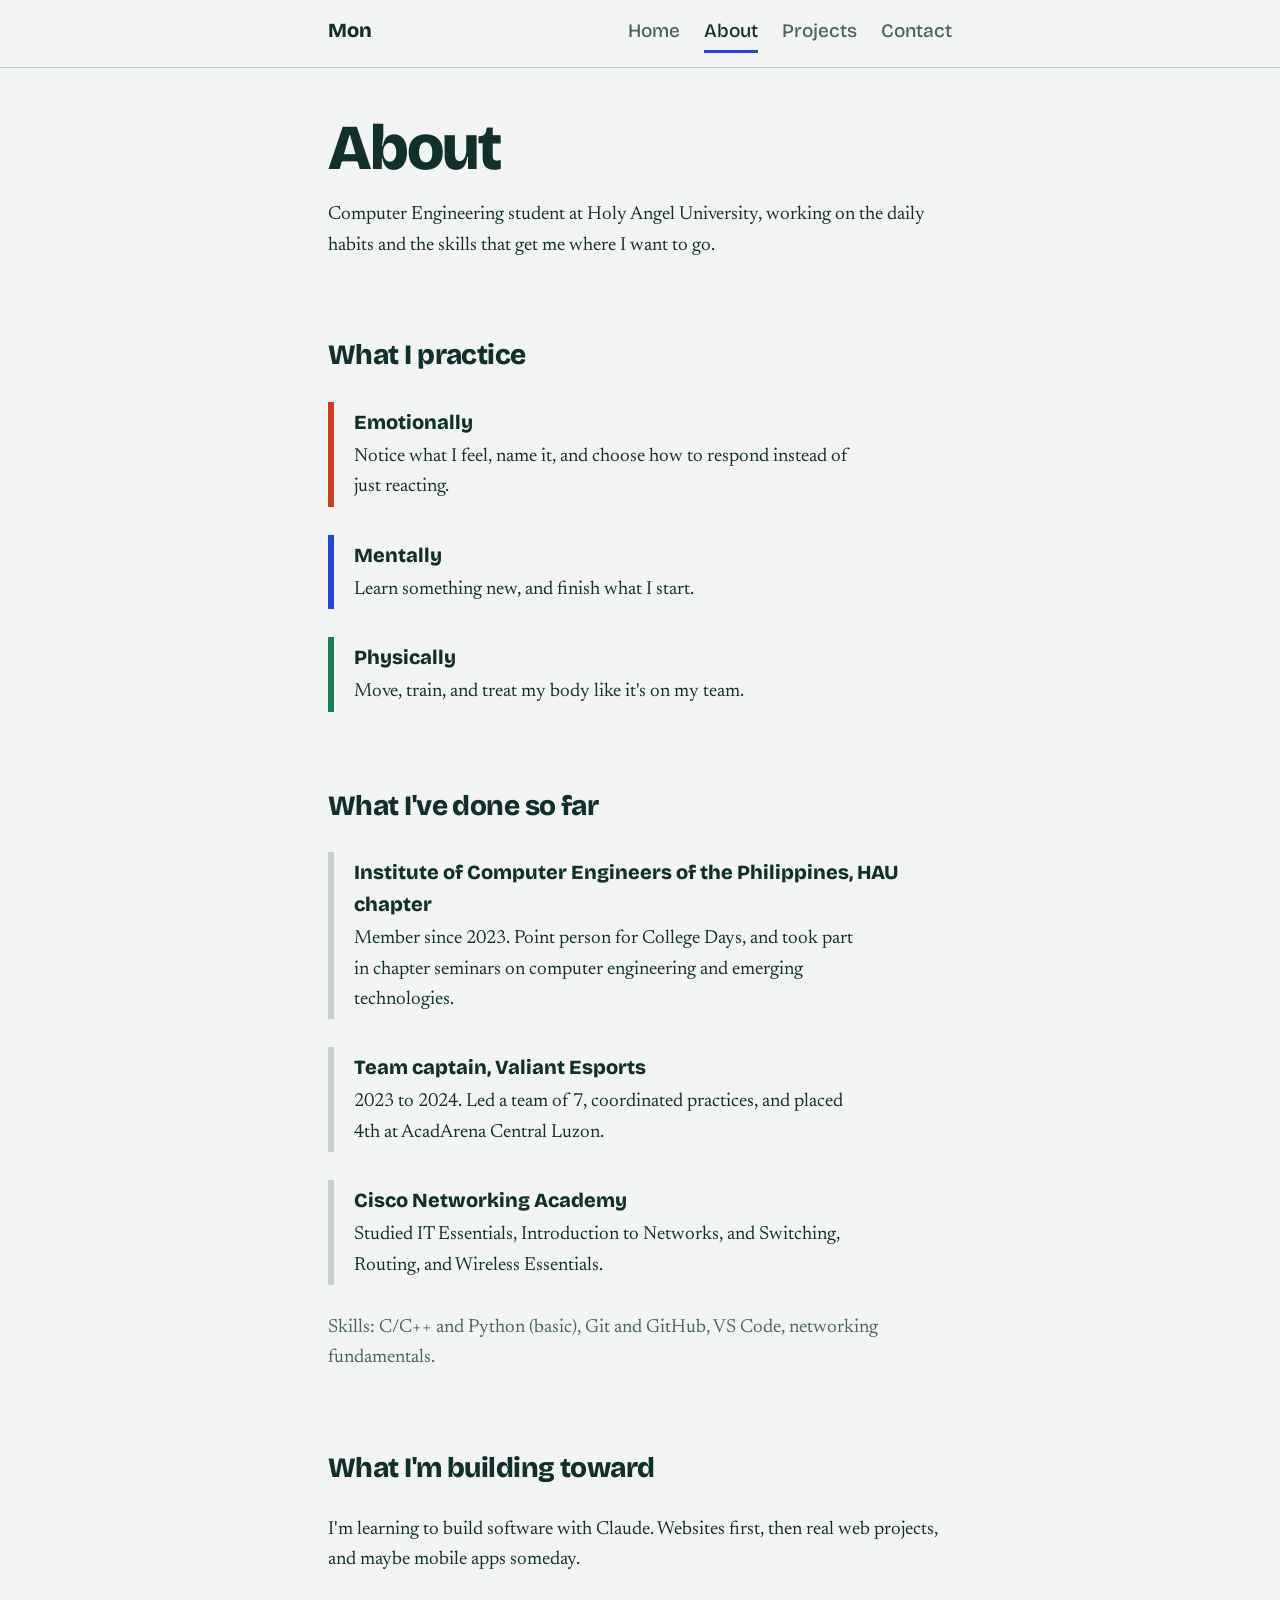
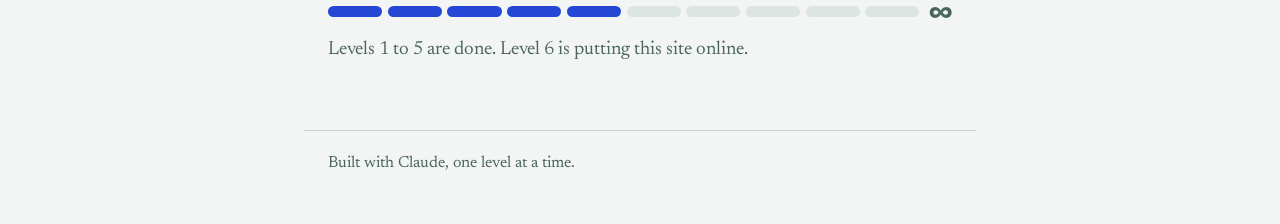
==== about.html @ 2c258e47 "Add files via upload" ====
<!DOCTYPE html>
<html lang="en">
<head>
<meta charset="utf-8">
<meta name="viewport" content="width=device-width, initial-scale=1, viewport-fit=cover">
<title>About: Mon</title>
<link rel="preconnect" href="https://fonts.googleapis.com">
<link rel="preconnect" href="https://fonts.gstatic.com" crossorigin>
<link href="https://fonts.googleapis.com/css2?family=Bricolage+Grotesque:opsz,wght@12..96,500;12..96,800&family=Newsreader:opsz,wght@6..72,400;6..72,500&display=swap" rel="stylesheet">
<link rel="stylesheet" href="style.css">
</head>
<body>

  <header class="site-nav">
    <nav class="inner" aria-label="Main">
      <a class="brand" href="index.html">Mon</a>
      <a class="link" href="index.html">Home</a>
      <a class="link" href="about.html" aria-current="page">About</a>
      <a class="link" href="projects.html">Projects</a>
      <a class="link" href="contact.html">Contact</a>
    </nav>
  </header>

  <main>
    <section>
      <h2 class="page-title">About</h2>
      <p>Computer Engineering student at Holy Angel University, working on the daily habits and the skills that get me where I want to go.</p>
    </section>

    <section>
      <h2>What I practice</h2>

      <div class="track heart">
        <h3>Emotionally</h3>
        <p>Notice what I feel, name it, and choose how to respond instead of just reacting.</p>
      </div>

      <div class="track mind">
        <h3>Mentally</h3>
        <p>Learn something new, and finish what I start.</p>
      </div>

      <div class="track body">
        <h3>Physically</h3>
        <p>Move, train, and treat my body like it's on my team.</p>
      </div>
    </section>

    <section>
      <h2>What I've done so far</h2>

      <div class="track">
        <h3>Institute of Computer Engineers of the Philippines, HAU chapter</h3>
        <p>Member since 2023. Point person for College Days, and took part in chapter seminars on computer engineering and emerging technologies.</p>
      </div>

      <div class="track">
        <h3>Team captain, Valiant Esports</h3>
        <p>2023 to 2024. Led a team of 7, coordinated practices, and placed 4th at AcadArena Central Luzon.</p>
      </div>

      <div class="track">
        <h3>Cisco Networking Academy</h3>
        <p>Studied IT Essentials, Introduction to Networks, and Switching, Routing, and Wireless Essentials.</p>
      </div>

      <p class="day">Skills: C/C++ and Python (basic), Git and GitHub, VS Code, networking fundamentals.</p>
    </section>

    <section>
      <h2>What I'm building toward</h2>
      <p>I'm learning to build software with Claude. Websites first, then real web projects, and maybe mobile apps someday.</p>

      <ol class="levels" aria-label="Levels 1 to 5 of 10 complete, with more levels to come">
        <li class="done"></li><li class="done"></li><li class="done"></li><li class="done"></li><li class="done"></li>
        <li></li><li></li><li></li><li></li><li></li>
        <li class="more" aria-hidden="true">&infin;</li>
      </ol>
      <p class="levels-note">Levels 1 to 5 are done. Level 6 is putting this site online.</p>
    </section>
  </main>

  <footer>
    Built with Claude, one level at a time.
  </footer>
</body>
</html>
---- style.css ----
:root {
  --paper: #F2F5F3;
  --ink: #12302B;
  --muted: #4A645E;
  --line: #C5D1CC;
  --heart: #C93F25;
  --mind: #2447D6;
  --body: #1B7F54;
  --track-empty: #DCE5E1;

  box-sizing: border-box;
  padding-top: env(safe-area-inset-top, 0px);
  padding-bottom: env(safe-area-inset-bottom, 0px);
}
@media (prefers-color-scheme: dark) {
  :root:not([data-theme="light"]) {
    --paper: #0F1C19;
    --ink: #E6F0EC;
    --muted: #9DB5AE;
    --line: #2A3F3A;
    --heart: #FF7A5C;
    --mind: #7D96FF;
    --body: #4FD08F;
    --track-empty: #1D2F2A;
  }
}
:root[data-theme="dark"] {
  --paper: #0F1C19;
  --ink: #E6F0EC;
  --muted: #9DB5AE;
  --line: #2A3F3A;
  --heart: #FF7A5C;
  --mind: #7D96FF;
  --body: #4FD08F;
  --track-empty: #1D2F2A;
}

*, *::before, *::after { box-sizing: inherit; }
html { scroll-padding-top: env(safe-area-inset-top, 0px); }

body {
  margin: 0;
  background: var(--paper);
  color: var(--ink);
  font-family: "Newsreader", Georgia, "Times New Roman", serif;
  font-size: 1.1875rem;
  line-height: 1.6;
}

a { color: inherit; }
a:focus-visible, button:focus-visible {
  outline: 3px solid var(--mind);
  outline-offset: 3px;
}

h1, h2, h3, nav, .btn {
  font-family: "Bricolage Grotesque", "Helvetica Neue", Arial, sans-serif;
}
h1, h2, h3 { margin: 0; }

/* Navigation: the same links on every page */
.site-nav {
  position: sticky;
  top: env(safe-area-inset-top, 0px);
  background: var(--paper);
  border-bottom: 1px solid var(--line);
  z-index: 10;
}
.site-nav .inner {
  max-width: 42rem;
  margin: 0 auto;
  padding: 0.9rem 1.5rem;
  display: flex;
  align-items: baseline;
  flex-wrap: wrap;
  gap: 0.5rem 1.5rem;
}
.brand {
  font-weight: 800;
  font-size: 1.25rem;
  text-decoration: none;
  margin-right: auto;
}
.site-nav a.link {
  text-decoration: none;
  font-weight: 500;
  color: var(--muted);
  padding-bottom: 0.2rem;
  border-bottom: 3px solid transparent;
}
.site-nav a.link:hover { color: var(--ink); }
.site-nav a.link[aria-current="page"] {
  color: var(--ink);
  border-bottom-color: var(--mind);
}

main {
  max-width: 42rem;
  margin: 0 auto;
  padding: 3rem 1.5rem 4rem;
}

/* The one memorable thing: the name, set very large */
h1 {
  font-size: clamp(6.5rem, 30vw, 15rem);
  font-weight: 800;
  line-height: 0.82;
  letter-spacing: -0.045em;
  margin-left: -0.04em;
}

.lead {
  font-size: clamp(1.5rem, 4.4vw, 2rem);
  line-height: 1.3;
  margin: 1.75rem 0 0.75rem;
  max-width: 30rem;
}

.day { color: var(--muted); margin: 0; }
.day strong {
  color: var(--ink);
  font-family: "Bricolage Grotesque", "Helvetica Neue", Arial, sans-serif;
  font-weight: 800;
}

section { margin-top: 4.5rem; }
main > section:first-child { margin-top: 0; }

h2 {
  font-size: 1.75rem;
  font-weight: 800;
  letter-spacing: -0.02em;
  margin-bottom: 1.5rem;
}
h2.page-title {
  font-size: clamp(2.5rem, 9vw, 4rem);
  line-height: 1;
  letter-spacing: -0.03em;
  margin-bottom: 1.25rem;
}

.track {
  border-left: 6px solid var(--line);
  padding: 0.25rem 0 0.25rem 1.25rem;
  margin-bottom: 1.75rem;
}
.track h3 { font-size: 1.25rem; font-weight: 800; }
.track p { margin: 0.25rem 0 0; max-width: 32rem; }
.track.heart { border-left-color: var(--heart); }
.track.mind  { border-left-color: var(--mind); }
.track.body  { border-left-color: var(--body); }

.buttons { display: flex; flex-wrap: wrap; gap: 0.75rem; margin-top: 2rem; }
.btn {
  display: inline-block;
  font-weight: 800;
  text-decoration: none;
  padding: 0.7rem 1.25rem;
  border-radius: 0.5rem;
  border: 2px solid var(--ink);
}
.btn.primary { background: var(--ink); color: var(--paper); }
.btn:hover { opacity: 0.85; }

.contact-list { list-style: none; padding: 0; margin: 2rem 0 0; }
.contact-list li { padding: 1rem 0 1rem 1.25rem; border-left: 6px solid var(--line); margin-bottom: 1.25rem; }
.contact-list li:nth-child(1) { border-left-color: var(--mind); }
.contact-list li:nth-child(2) { border-left-color: var(--body); }
.contact-list .label { display: block; color: var(--muted); font-size: 1rem; }
.contact-list a { font-family: "Bricolage Grotesque", "Helvetica Neue", Arial, sans-serif; font-weight: 800; font-size: 1.35rem; word-break: break-word; }

.levels {
  display: flex;
  gap: 0.35rem;
  list-style: none;
  padding: 0;
  margin: 1.5rem 0 0.75rem;
  align-items: center;
}
.levels li { flex: 1; height: 0.7rem; border-radius: 999px; background: var(--track-empty); }
.levels li.done { background: var(--mind); }
.levels .more {
  flex: 0 0 auto;
  height: auto;
  background: none;
  font-family: "Bricolage Grotesque", "Helvetica Neue", Arial, sans-serif;
  font-weight: 800;
  font-size: 1.5rem;
  line-height: 1;
  color: var(--muted);
  padding-left: 0.25rem;
}
.levels-note { color: var(--muted); margin: 0; }

footer {
  max-width: 42rem;
  margin: 0 auto;
  padding: 1.25rem 1.5rem 3rem;
  border-top: 1px solid var(--line);
  color: var(--muted);
  font-size: 1rem;
}
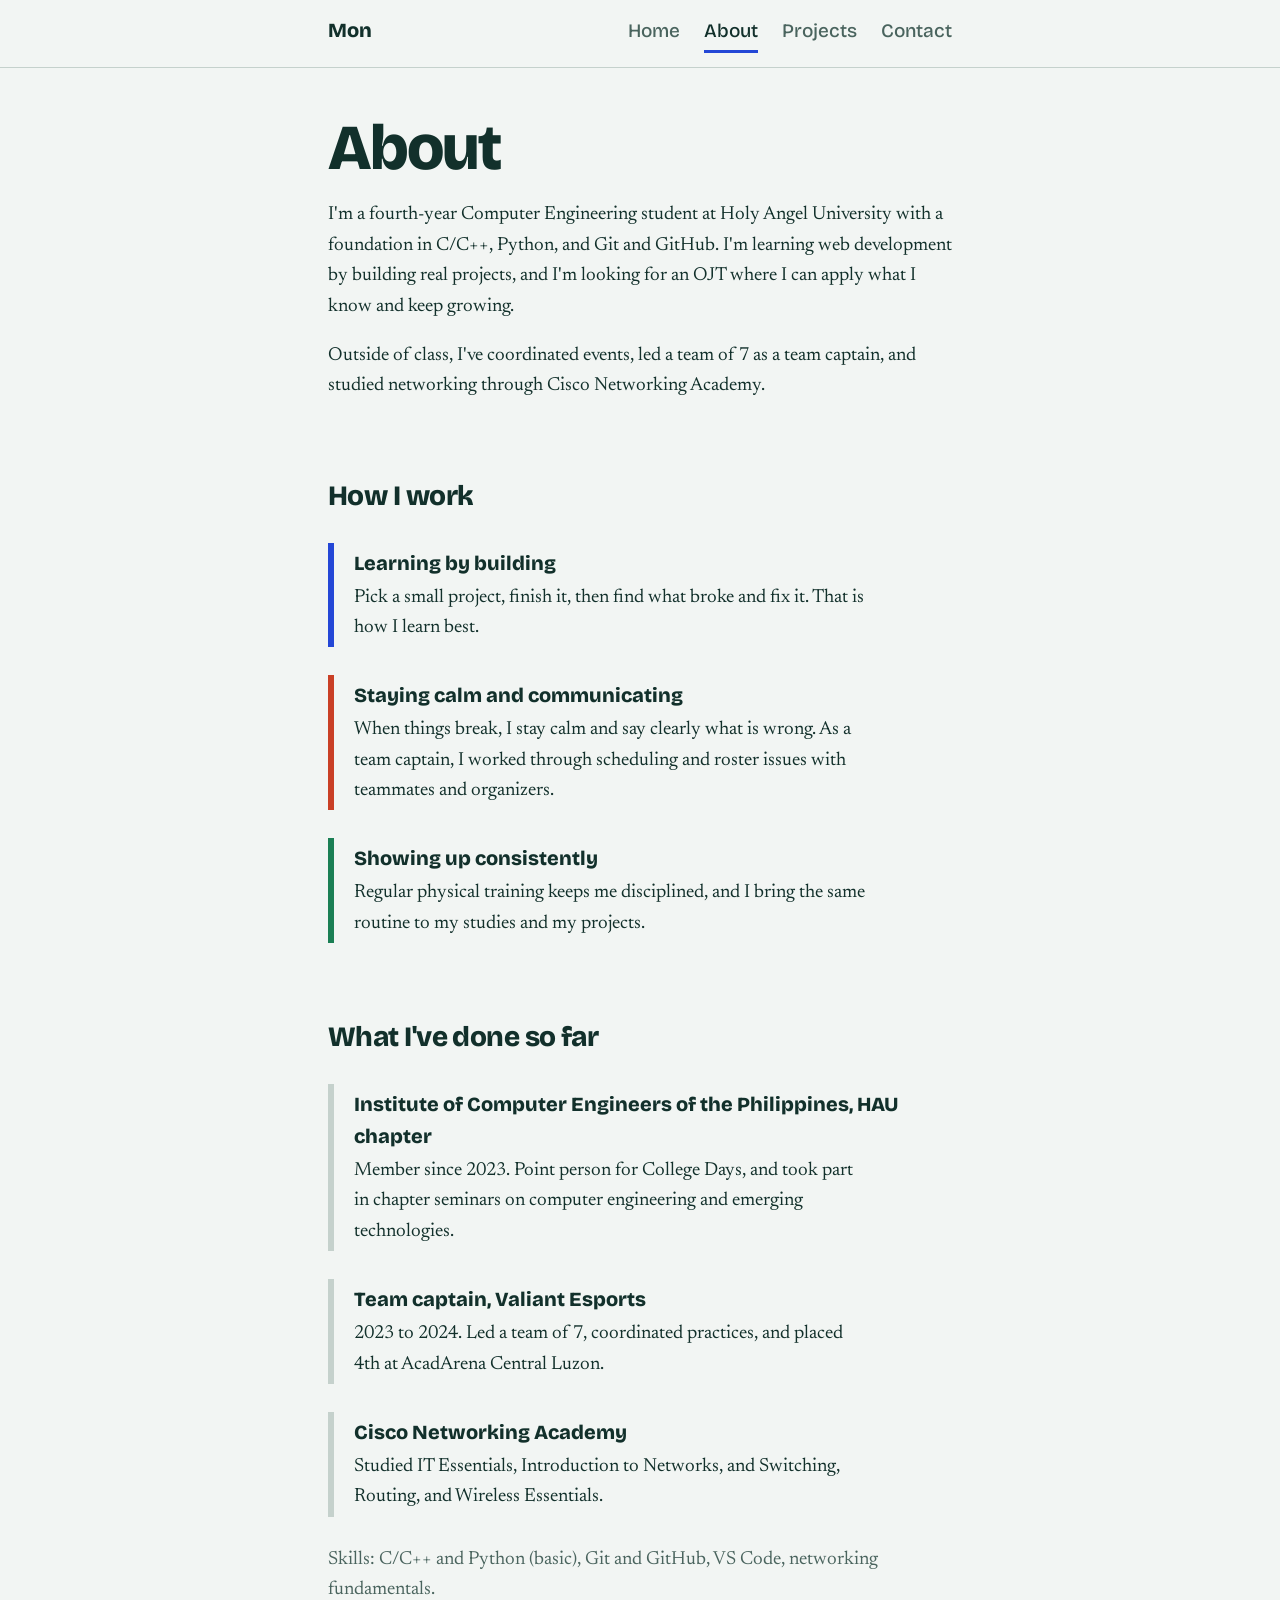
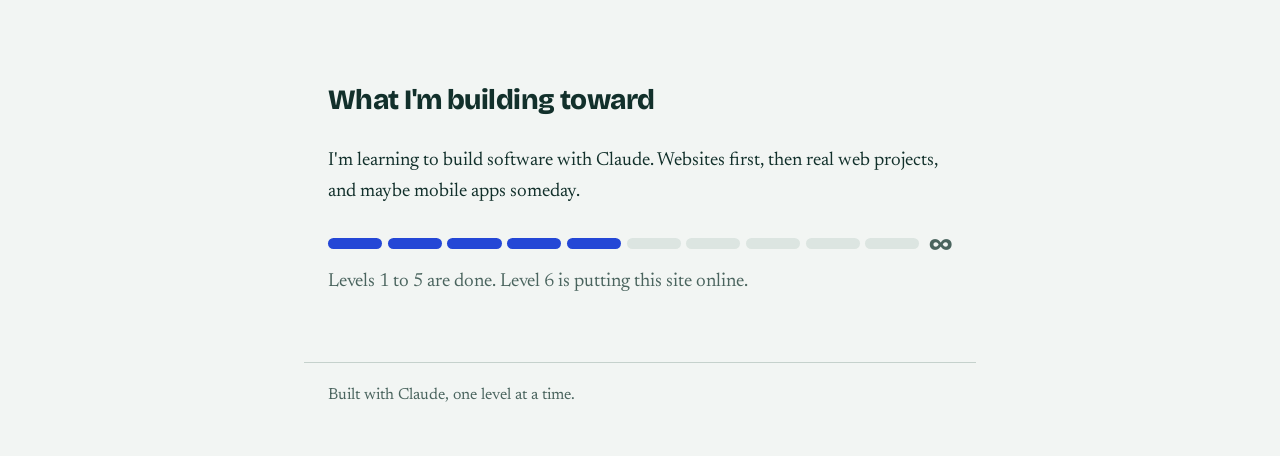
==== commit db3d27dd: "Add files via upload" ====
--- a/about.html
+++ b/about.html
@@ -24,25 +24,26 @@
   <main>
     <section>
       <h2 class="page-title">About</h2>
-      <p>Computer Engineering student at Holy Angel University, working on the daily habits and the skills that get me where I want to go.</p>
+      <p>I'm a fourth-year Computer Engineering student at Holy Angel University with a foundation in C/C++, Python, and Git and GitHub. I'm learning web development by building real projects, and I'm looking for an OJT where I can apply what I know and keep growing.</p>
+      <p>Outside of class, I've coordinated events, led a team of 7 as a team captain, and studied networking through Cisco Networking Academy.</p>
     </section>
 
     <section>
-      <h2>What I practice</h2>
+      <h2>How I work</h2>
+
+      <div class="track mind">
+        <h3>Learning by building</h3>
+        <p>Pick a small project, finish it, then find what broke and fix it. That is how I learn best.</p>
+      </div>
 
       <div class="track heart">
-        <h3>Emotionally</h3>
-        <p>Notice what I feel, name it, and choose how to respond instead of just reacting.</p>
-      </div>
-
-      <div class="track mind">
-        <h3>Mentally</h3>
-        <p>Learn something new, and finish what I start.</p>
+        <h3>Staying calm and communicating</h3>
+        <p>When things break, I stay calm and say clearly what is wrong. As a team captain, I worked through scheduling and roster issues with teammates and organizers.</p>
       </div>
 
       <div class="track body">
-        <h3>Physically</h3>
-        <p>Move, train, and treat my body like it's on my team.</p>
+        <h3>Showing up consistently</h3>
+        <p>Regular physical training keeps me disciplined, and I bring the same routine to my studies and my projects.</p>
       </div>
     </section>
 
--- a/style.css
+++ b/style.css
@@ -102,10 +102,10 @@
 
 /* The one memorable thing: the name, set very large */
 h1 {
-  font-size: clamp(6.5rem, 30vw, 15rem);
-  font-weight: 800;
-  line-height: 0.82;
-  letter-spacing: -0.045em;
+  font-size: clamp(3.25rem, 15vw, 6.5rem);
+  font-weight: 800;
+  line-height: 0.95;
+  letter-spacing: -0.04em;
   margin-left: -0.04em;
 }
 
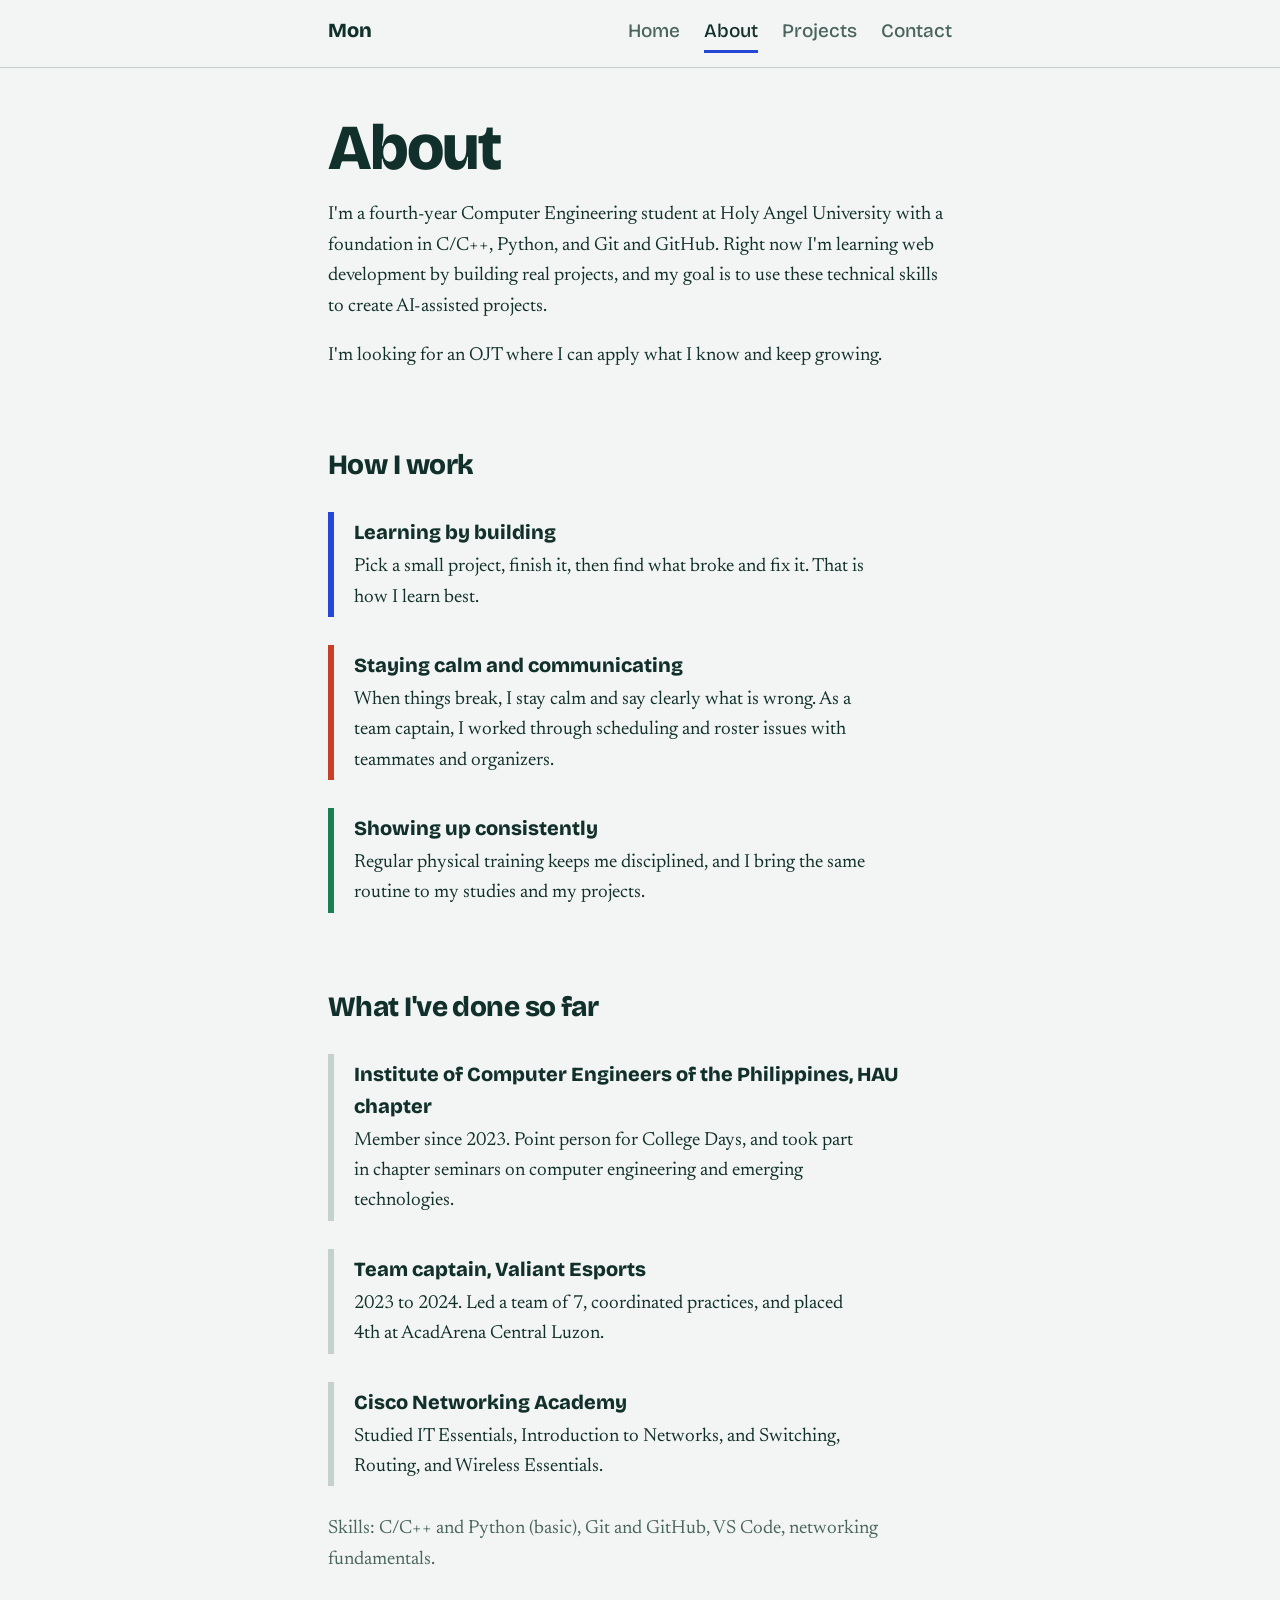
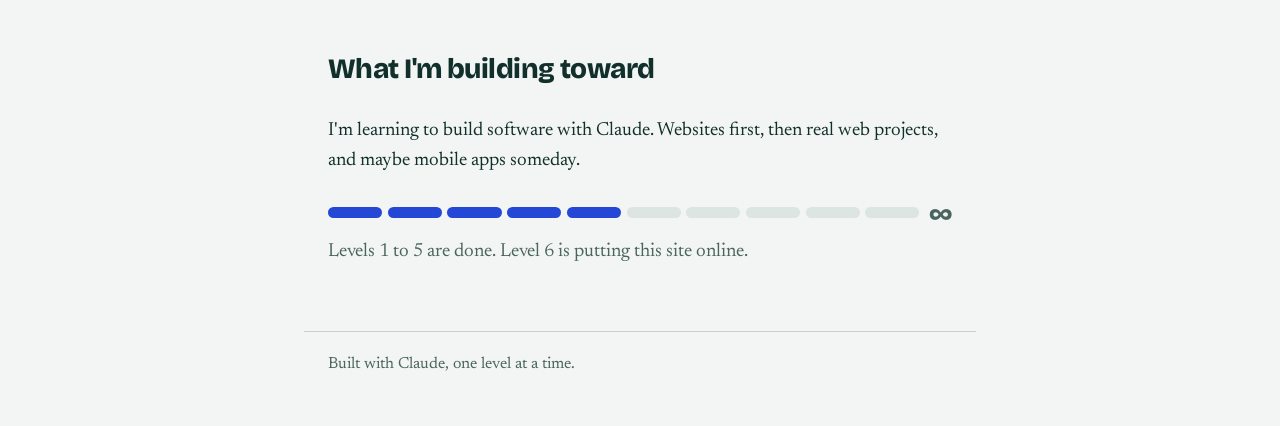
==== commit e185a454: "Add files via upload" ====
--- a/about.html
+++ b/about.html
@@ -24,8 +24,8 @@
   <main>
     <section>
       <h2 class="page-title">About</h2>
-      <p>I'm a fourth-year Computer Engineering student at Holy Angel University with a foundation in C/C++, Python, and Git and GitHub. I'm learning web development by building real projects, and I'm looking for an OJT where I can apply what I know and keep growing.</p>
-      <p>Outside of class, I've coordinated events, led a team of 7 as a team captain, and studied networking through Cisco Networking Academy.</p>
+      <p>I'm a fourth-year Computer Engineering student at Holy Angel University with a foundation in C/C++, Python, and Git and GitHub. Right now I'm learning web development by building real projects, and my goal is to use these technical skills to create AI-assisted projects.</p>
+      <p>I'm looking for an OJT where I can apply what I know and keep growing.</p>
     </section>
 
     <section>
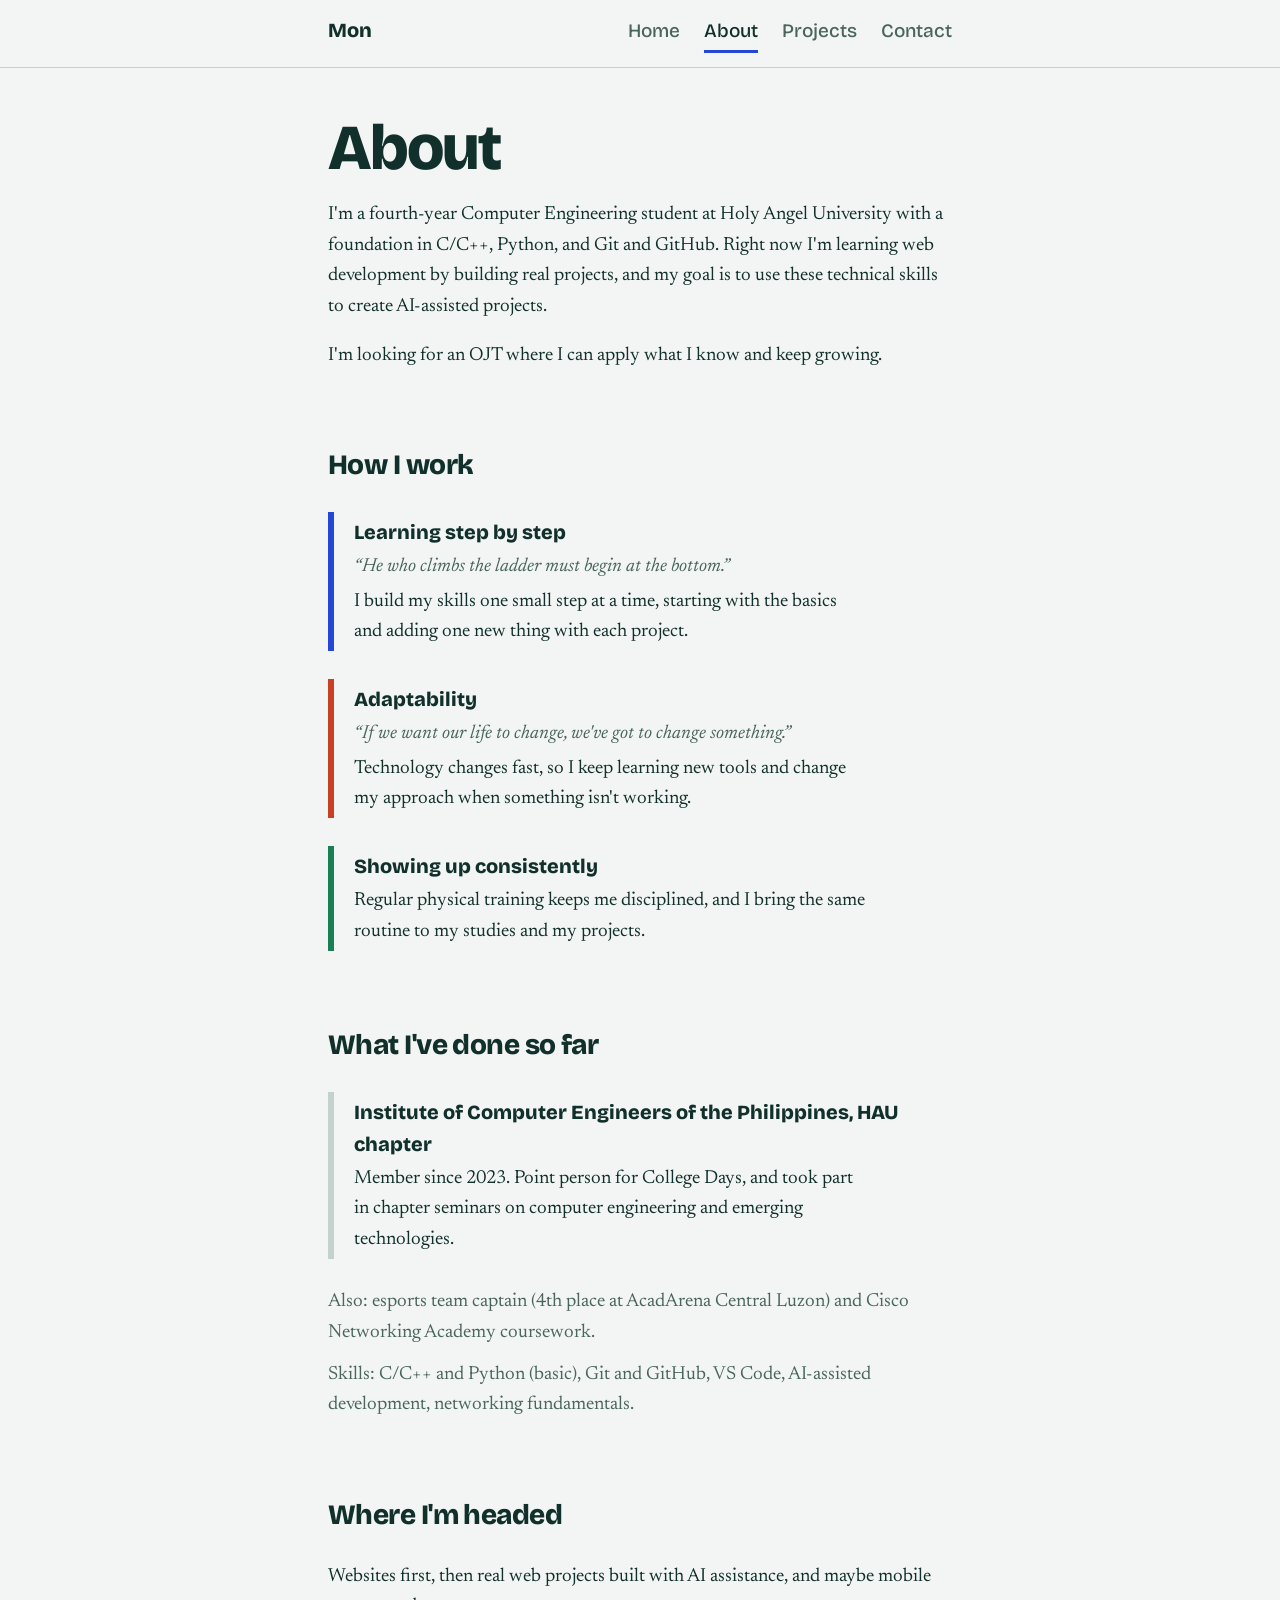
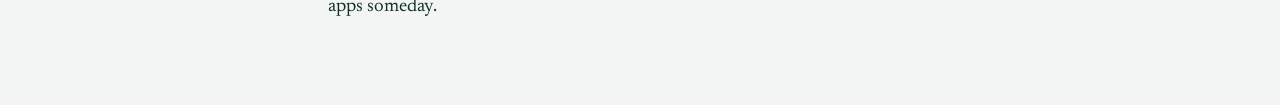
==== commit 7e92df97: "Add files via upload" ====
--- a/about.html
+++ b/about.html
@@ -6,7 +6,7 @@
 <title>About: Mon</title>
 <link rel="preconnect" href="https://fonts.googleapis.com">
 <link rel="preconnect" href="https://fonts.gstatic.com" crossorigin>
-<link href="https://fonts.googleapis.com/css2?family=Bricolage+Grotesque:opsz,wght@12..96,500;12..96,800&family=Newsreader:opsz,wght@6..72,400;6..72,500&display=swap" rel="stylesheet">
+<link href="https://fonts.googleapis.com/css2?family=Bricolage+Grotesque:opsz,wght@12..96,500;12..96,800&family=Newsreader:ital,opsz,wght@0,6..72,400;0,6..72,500;1,6..72,400&display=swap" rel="stylesheet">
 <link rel="stylesheet" href="style.css">
 </head>
 <body>
@@ -32,13 +32,15 @@
       <h2>How I work</h2>
 
       <div class="track mind">
-        <h3>Learning by building</h3>
-        <p>Pick a small project, finish it, then find what broke and fix it. That is how I learn best.</p>
+        <h3>Learning step by step</h3>
+        <p class="quote">&ldquo;He who climbs the ladder must begin at the bottom.&rdquo;</p>
+        <p>I build my skills one small step at a time, starting with the basics and adding one new thing with each project.</p>
       </div>
 
       <div class="track heart">
-        <h3>Staying calm and communicating</h3>
-        <p>When things break, I stay calm and say clearly what is wrong. As a team captain, I worked through scheduling and roster issues with teammates and organizers.</p>
+        <h3>Adaptability</h3>
+        <p class="quote">&ldquo;If we want our life to change, we've got to change something.&rdquo;</p>
+        <p>Technology changes fast, so I keep learning new tools and change my approach when something isn't working.</p>
       </div>
 
       <div class="track body">
@@ -55,34 +57,15 @@
         <p>Member since 2023. Point person for College Days, and took part in chapter seminars on computer engineering and emerging technologies.</p>
       </div>
 
-      <div class="track">
-        <h3>Team captain, Valiant Esports</h3>
-        <p>2023 to 2024. Led a team of 7, coordinated practices, and placed 4th at AcadArena Central Luzon.</p>
-      </div>
-
-      <div class="track">
-        <h3>Cisco Networking Academy</h3>
-        <p>Studied IT Essentials, Introduction to Networks, and Switching, Routing, and Wireless Essentials.</p>
-      </div>
-
-      <p class="day">Skills: C/C++ and Python (basic), Git and GitHub, VS Code, networking fundamentals.</p>
+      <p class="day">Also: esports team captain (4th place at AcadArena Central Luzon) and Cisco Networking Academy coursework.</p>
+      <p class="day">Skills: C/C++ and Python (basic), Git and GitHub, VS Code, AI-assisted development, networking fundamentals.</p>
     </section>
 
     <section>
-      <h2>What I'm building toward</h2>
-      <p>I'm learning to build software with Claude. Websites first, then real web projects, and maybe mobile apps someday.</p>
-
-      <ol class="levels" aria-label="Levels 1 to 5 of 10 complete, with more levels to come">
-        <li class="done"></li><li class="done"></li><li class="done"></li><li class="done"></li><li class="done"></li>
-        <li></li><li></li><li></li><li></li><li></li>
-        <li class="more" aria-hidden="true">&infin;</li>
-      </ol>
-      <p class="levels-note">Levels 1 to 5 are done. Level 6 is putting this site online.</p>
+      <h2>Where I'm headed</h2>
+      <p>Websites first, then real web projects built with AI assistance, and maybe mobile apps someday.</p>
     </section>
   </main>
 
-  <footer>
-    Built with Claude, one level at a time.
-  </footer>
 </body>
 </html>
--- a/style.css
+++ b/style.css
@@ -146,6 +146,7 @@
 }
 .track h3 { font-size: 1.25rem; font-weight: 800; }
 .track p { margin: 0.25rem 0 0; max-width: 32rem; }
+.track .quote { font-style: italic; color: var(--muted); }
 .track.heart { border-left-color: var(--heart); }
 .track.mind  { border-left-color: var(--mind); }
 .track.body  { border-left-color: var(--body); }
@@ -169,34 +170,19 @@
 .contact-list .label { display: block; color: var(--muted); font-size: 1rem; }
 .contact-list a { font-family: "Bricolage Grotesque", "Helvetica Neue", Arial, sans-serif; font-weight: 800; font-size: 1.35rem; word-break: break-word; }
 
-.levels {
-  display: flex;
-  gap: 0.35rem;
-  list-style: none;
-  padding: 0;
-  margin: 1.5rem 0 0.75rem;
-  align-items: center;
+
+
+.day + .day { margin-top: 0.75rem; }
+
+/* Projects page */
+.project h3 {
+  font-size: 1.25rem;
+  font-weight: 800;
+  margin: 2.5rem 0 0.75rem;
 }
-.levels li { flex: 1; height: 0.7rem; border-radius: 999px; background: var(--track-empty); }
-.levels li.done { background: var(--mind); }
-.levels .more {
-  flex: 0 0 auto;
-  height: auto;
-  background: none;
-  font-family: "Bricolage Grotesque", "Helvetica Neue", Arial, sans-serif;
-  font-weight: 800;
-  font-size: 1.5rem;
-  line-height: 1;
-  color: var(--muted);
-  padding-left: 0.25rem;
+.plain-list { max-width: 34rem; padding-left: 1.25rem; margin: 0; }
+.plain-list li { margin-bottom: 0.6rem; }
+code {
+  font-family: ui-monospace, Consolas, "Courier New", monospace;
+  font-size: 0.9em;
 }
-.levels-note { color: var(--muted); margin: 0; }
-
-footer {
-  max-width: 42rem;
-  margin: 0 auto;
-  padding: 1.25rem 1.5rem 3rem;
-  border-top: 1px solid var(--line);
-  color: var(--muted);
-  font-size: 1rem;
-}
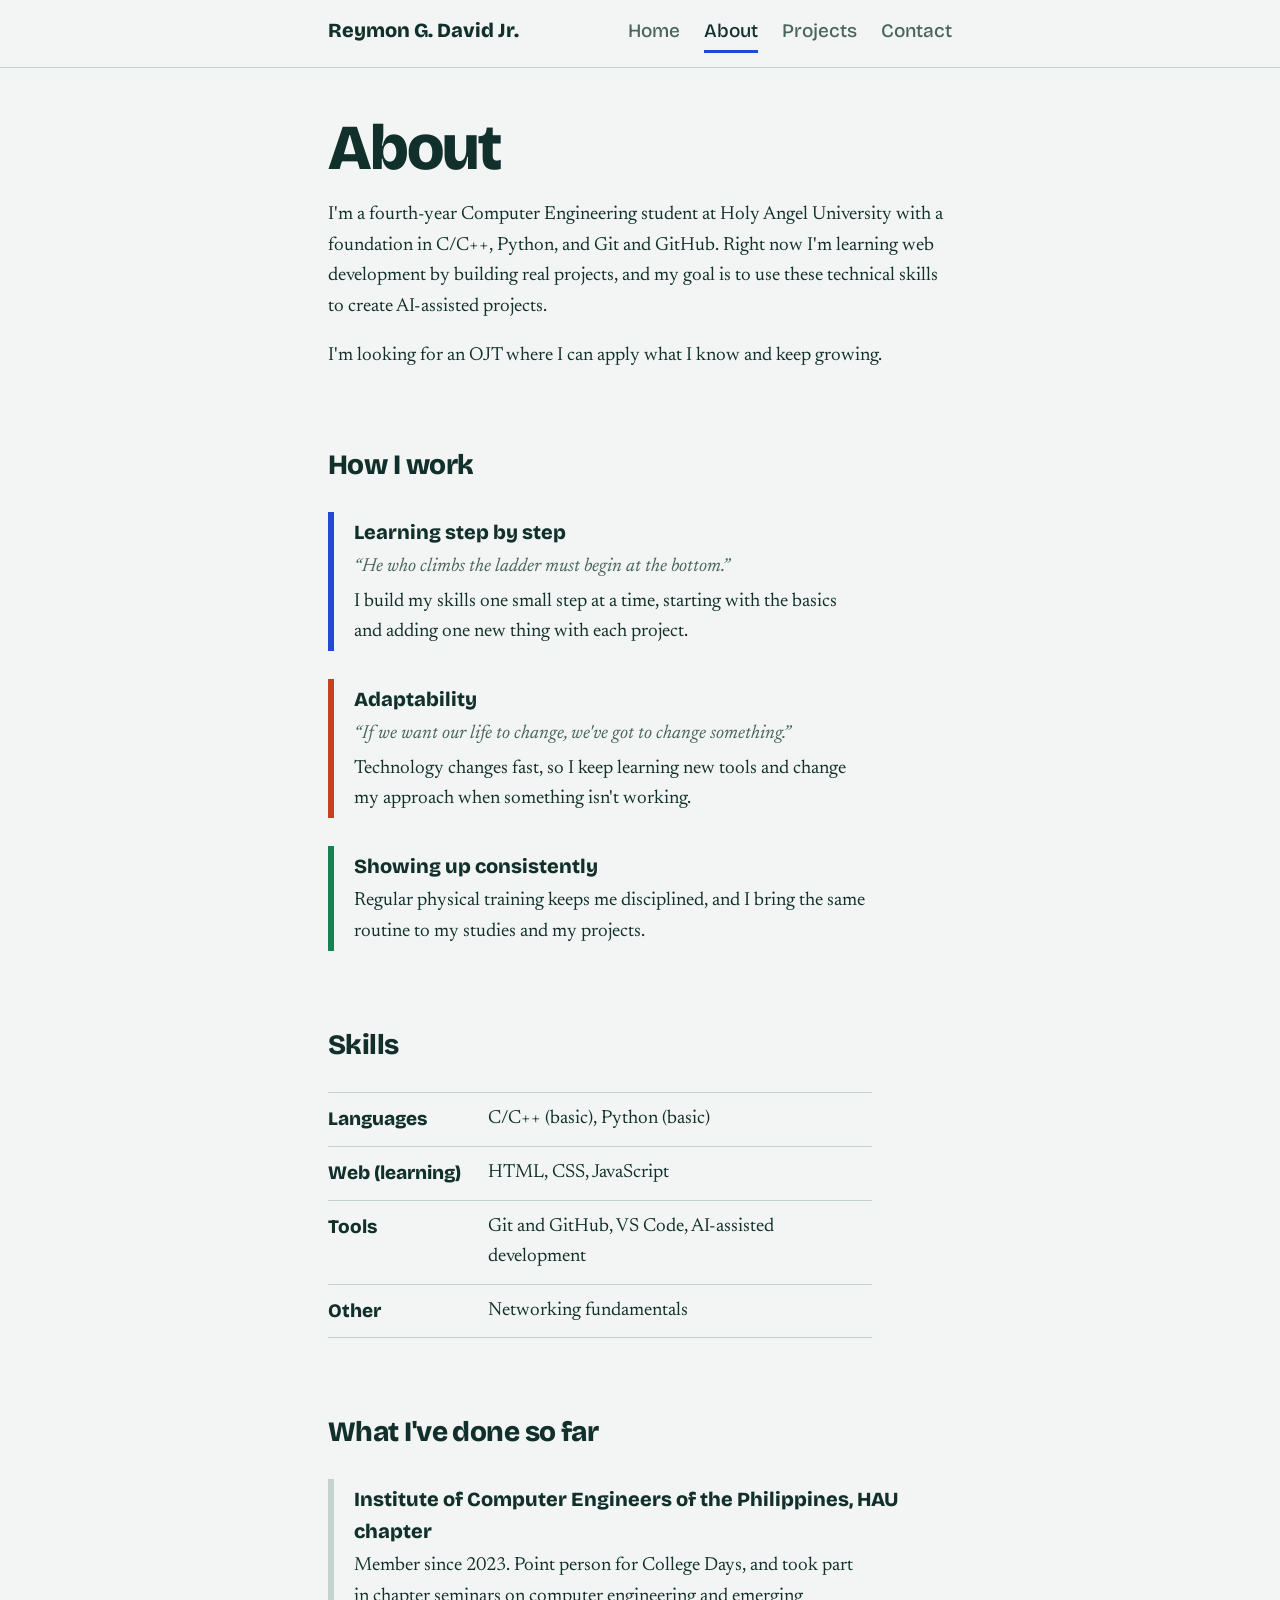
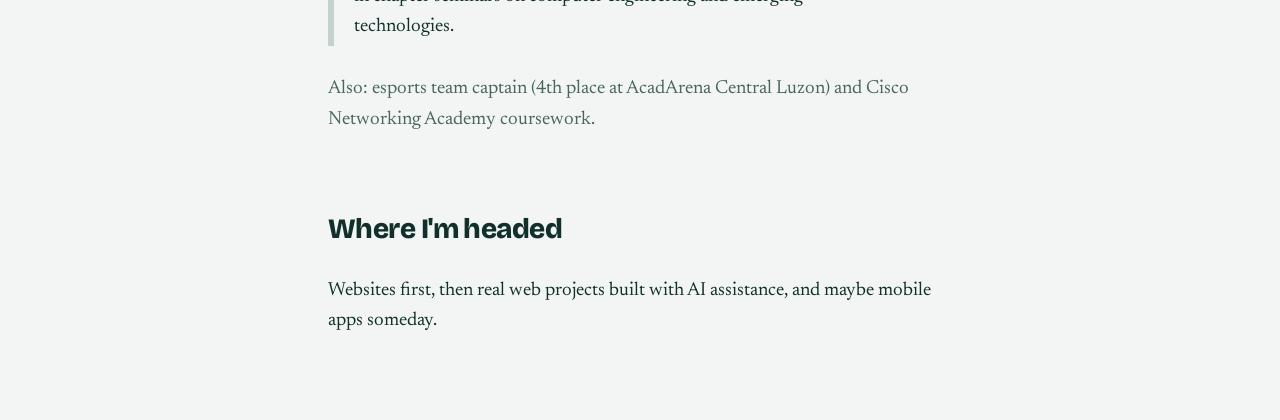
==== commit cbc7ff17: "Add files via upload" ====
--- a/about.html
+++ b/about.html
@@ -3,7 +3,13 @@
 <head>
 <meta charset="utf-8">
 <meta name="viewport" content="width=device-width, initial-scale=1, viewport-fit=cover">
-<title>About: Mon</title>
+<title>About | Reymon G. David Jr.</title>
+<meta name="description" content="About Reymon G. David Jr., a fourth-year Computer Engineering student learning web development, with a foundation in C/C++, Python, and Git and GitHub.">
+<meta property="og:type" content="website">
+<meta property="og:title" content="About | Reymon G. David Jr.">
+<meta property="og:description" content="About Reymon G. David Jr., a fourth-year Computer Engineering student learning web development, with a foundation in C/C++, Python, and Git and GitHub.">
+<meta property="og:url" content="https://reymondved.github.io/about.html">
+<link rel="icon" href="data:image/svg+xml,%3Csvg xmlns='http://www.w3.org/2000/svg' viewBox='0 0 64 64'%3E%3Crect width='64' height='64' rx='14' fill='%232447D6'/%3E%3Ctext x='32' y='43' font-size='30' font-weight='800' text-anchor='middle' fill='white' font-family='Arial,Helvetica,sans-serif'%3ERD%3C/text%3E%3C/svg%3E">
 <link rel="preconnect" href="https://fonts.googleapis.com">
 <link rel="preconnect" href="https://fonts.gstatic.com" crossorigin>
 <link href="https://fonts.googleapis.com/css2?family=Bricolage+Grotesque:opsz,wght@12..96,500;12..96,800&family=Newsreader:ital,opsz,wght@0,6..72,400;0,6..72,500;1,6..72,400&display=swap" rel="stylesheet">
@@ -13,7 +19,7 @@
 
   <header class="site-nav">
     <nav class="inner" aria-label="Main">
-      <a class="brand" href="index.html">Mon</a>
+      <a class="brand" href="index.html">Reymon G. David Jr.</a>
       <a class="link" href="index.html">Home</a>
       <a class="link" href="about.html" aria-current="page">About</a>
       <a class="link" href="projects.html">Projects</a>
@@ -23,7 +29,7 @@
 
   <main>
     <section>
-      <h2 class="page-title">About</h2>
+      <h1 class="page-title">About</h1>
       <p>I'm a fourth-year Computer Engineering student at Holy Angel University with a foundation in C/C++, Python, and Git and GitHub. Right now I'm learning web development by building real projects, and my goal is to use these technical skills to create AI-assisted projects.</p>
       <p>I'm looking for an OJT where I can apply what I know and keep growing.</p>
     </section>
@@ -50,6 +56,16 @@
     </section>
 
     <section>
+      <h2>Skills</h2>
+      <dl class="skills">
+        <div><dt>Languages</dt><dd>C/C++ (basic), Python (basic)</dd></div>
+        <div><dt>Web (learning)</dt><dd>HTML, CSS, JavaScript</dd></div>
+        <div><dt>Tools</dt><dd>Git and GitHub, VS Code, AI-assisted development</dd></div>
+        <div><dt>Other</dt><dd>Networking fundamentals</dd></div>
+      </dl>
+    </section>
+
+    <section>
       <h2>What I've done so far</h2>
 
       <div class="track">
@@ -58,7 +74,6 @@
       </div>
 
       <p class="day">Also: esports team captain (4th place at AcadArena Central Luzon) and Cisco Networking Academy coursework.</p>
-      <p class="day">Skills: C/C++ and Python (basic), Git and GitHub, VS Code, AI-assisted development, networking fundamentals.</p>
     </section>
 
     <section>
--- a/style.css
+++ b/style.css
@@ -89,7 +89,7 @@
   border-bottom: 3px solid transparent;
 }
 .site-nav a.link:hover { color: var(--ink); }
-.site-nav a.link[aria-current="page"] {
+.site-nav a.link[aria-current] {
   color: var(--ink);
   border-bottom-color: var(--mind);
 }
@@ -132,7 +132,8 @@
   letter-spacing: -0.02em;
   margin-bottom: 1.5rem;
 }
-h2.page-title {
+.page-title {
+  margin-left: 0;
   font-size: clamp(2.5rem, 9vw, 4rem);
   line-height: 1;
   letter-spacing: -0.03em;
@@ -174,15 +175,62 @@
 
 .day + .day { margin-top: 0.75rem; }
 
-/* Projects page */
-.project h3 {
-  font-size: 1.25rem;
-  font-weight: 800;
-  margin: 2.5rem 0 0.75rem;
-}
+/* Projects pages */
 .plain-list { max-width: 34rem; padding-left: 1.25rem; margin: 0; }
 .plain-list li { margin-bottom: 0.6rem; }
 code {
   font-family: ui-monospace, Consolas, "Courier New", monospace;
   font-size: 0.9em;
 }
+
+section.detail { margin-top: 3rem; }
+
+.breadcrumb {
+  color: var(--muted);
+  font-size: 1rem;
+  margin-bottom: 2rem;
+}
+.breadcrumb a { color: inherit; }
+.breadcrumb [aria-current="page"] { color: var(--ink); }
+
+.project-card {
+  display: block;
+  text-decoration: none;
+  border-left: 6px solid var(--mind);
+  padding: 0.25rem 0 0.25rem 1.25rem;
+}
+.project-card .label { display: block; color: var(--muted); font-size: 1rem; }
+.project-card h2 { margin: 0.1rem 0 0.5rem; }
+.project-card p { margin: 0 0 0.75rem; max-width: 32rem; }
+.project-card .more {
+  font-family: "Bricolage Grotesque", "Helvetica Neue", Arial, sans-serif;
+  font-weight: 800;
+  text-decoration: underline;
+  text-underline-offset: 0.25rem;
+}
+.project-card:hover h2 { text-decoration: underline; text-underline-offset: 0.3rem; }
+
+
+/* The first block under the breadcrumb sits close to it */
+.breadcrumb + section { margin-top: 0; }
+
+/* Skills list */
+.skills { margin: 0; max-width: 34rem; }
+.skills div {
+  display: grid;
+  grid-template-columns: 9rem 1fr;
+  gap: 0.25rem 1rem;
+  padding: 0.7rem 0;
+  border-top: 1px solid var(--line);
+}
+.skills div:last-child { border-bottom: 1px solid var(--line); }
+.skills dt { font-family: "Bricolage Grotesque", "Helvetica Neue", Arial, sans-serif; font-weight: 800; }
+.skills dd { margin: 0; }
+
+/* Small screens: the name gets its own row, the menu sits below it */
+@media (max-width: 640px) {
+  .site-nav { position: static; }
+  .site-nav .inner { padding-left: 1rem; padding-right: 1rem; gap: 0.5rem 1rem; }
+  .brand { flex-basis: 100%; font-size: 1.1rem; }
+  .site-nav a.link { font-size: 1rem; }
+}
